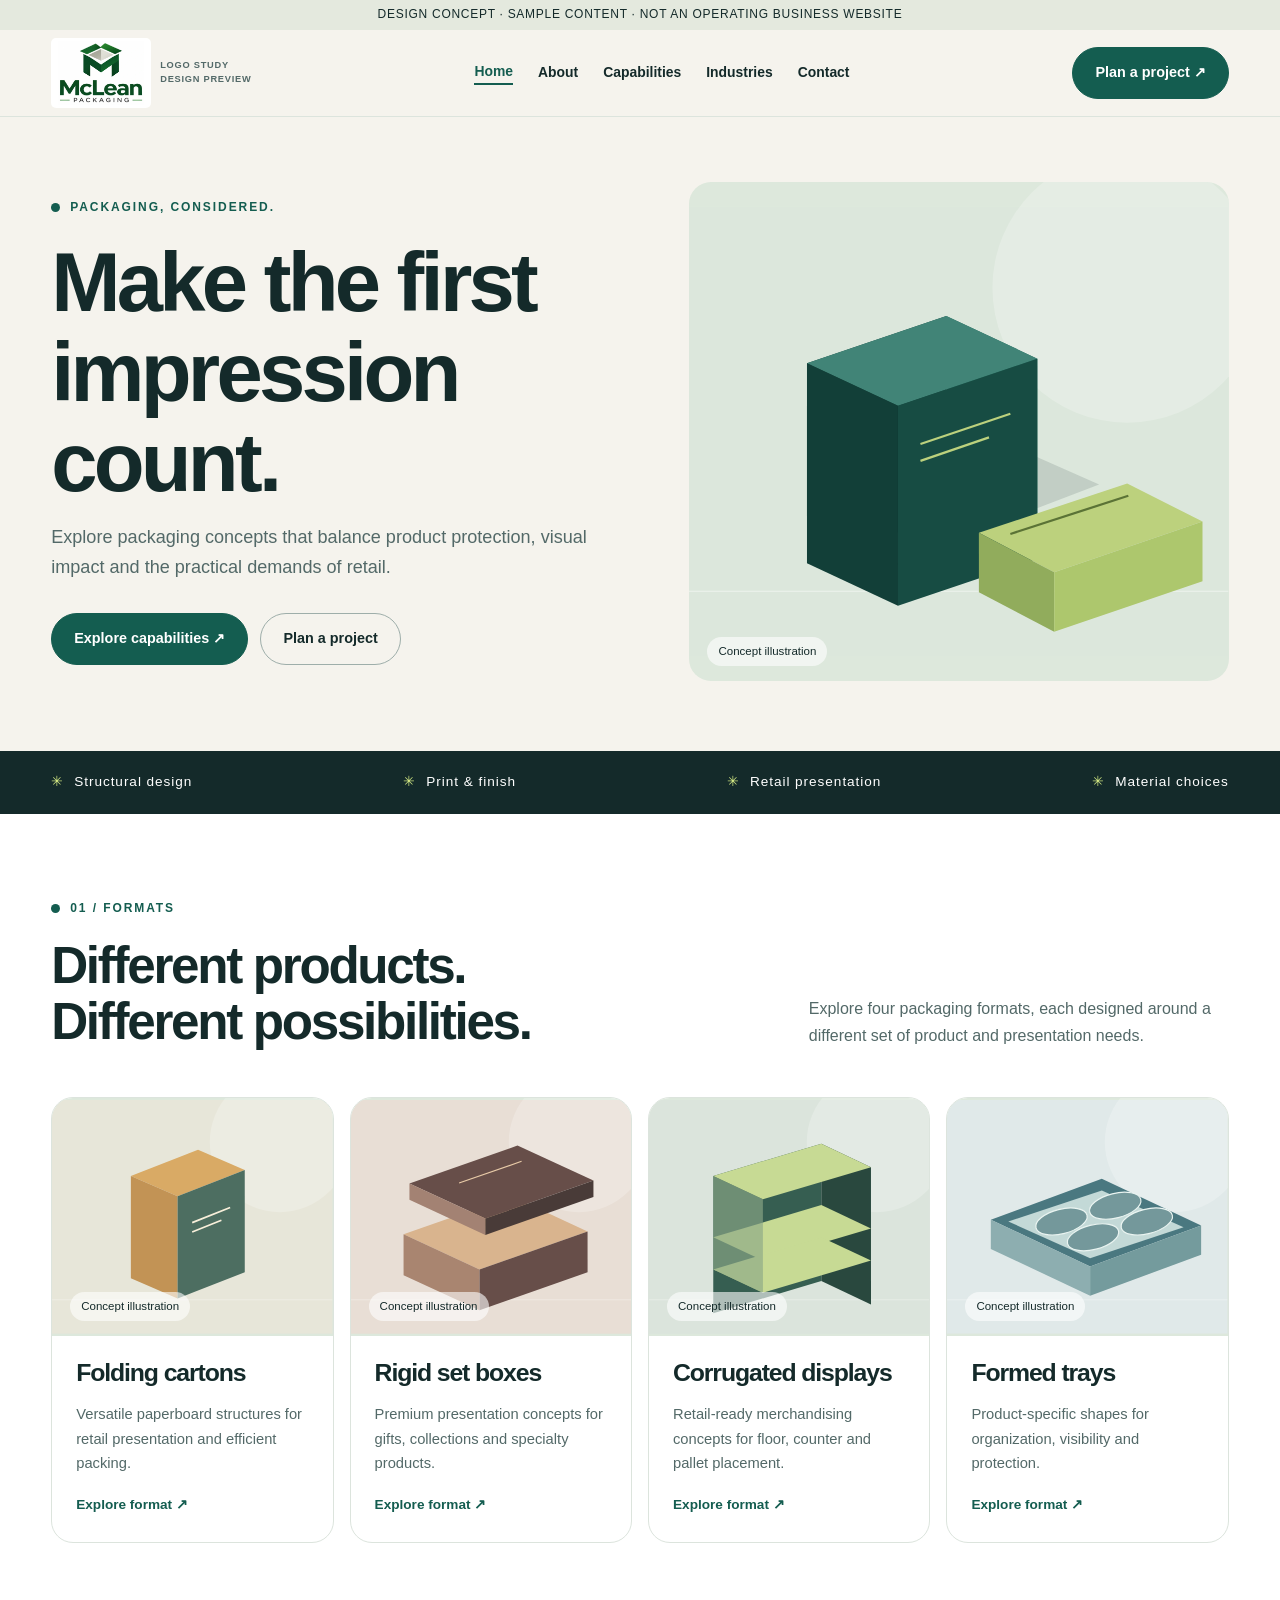
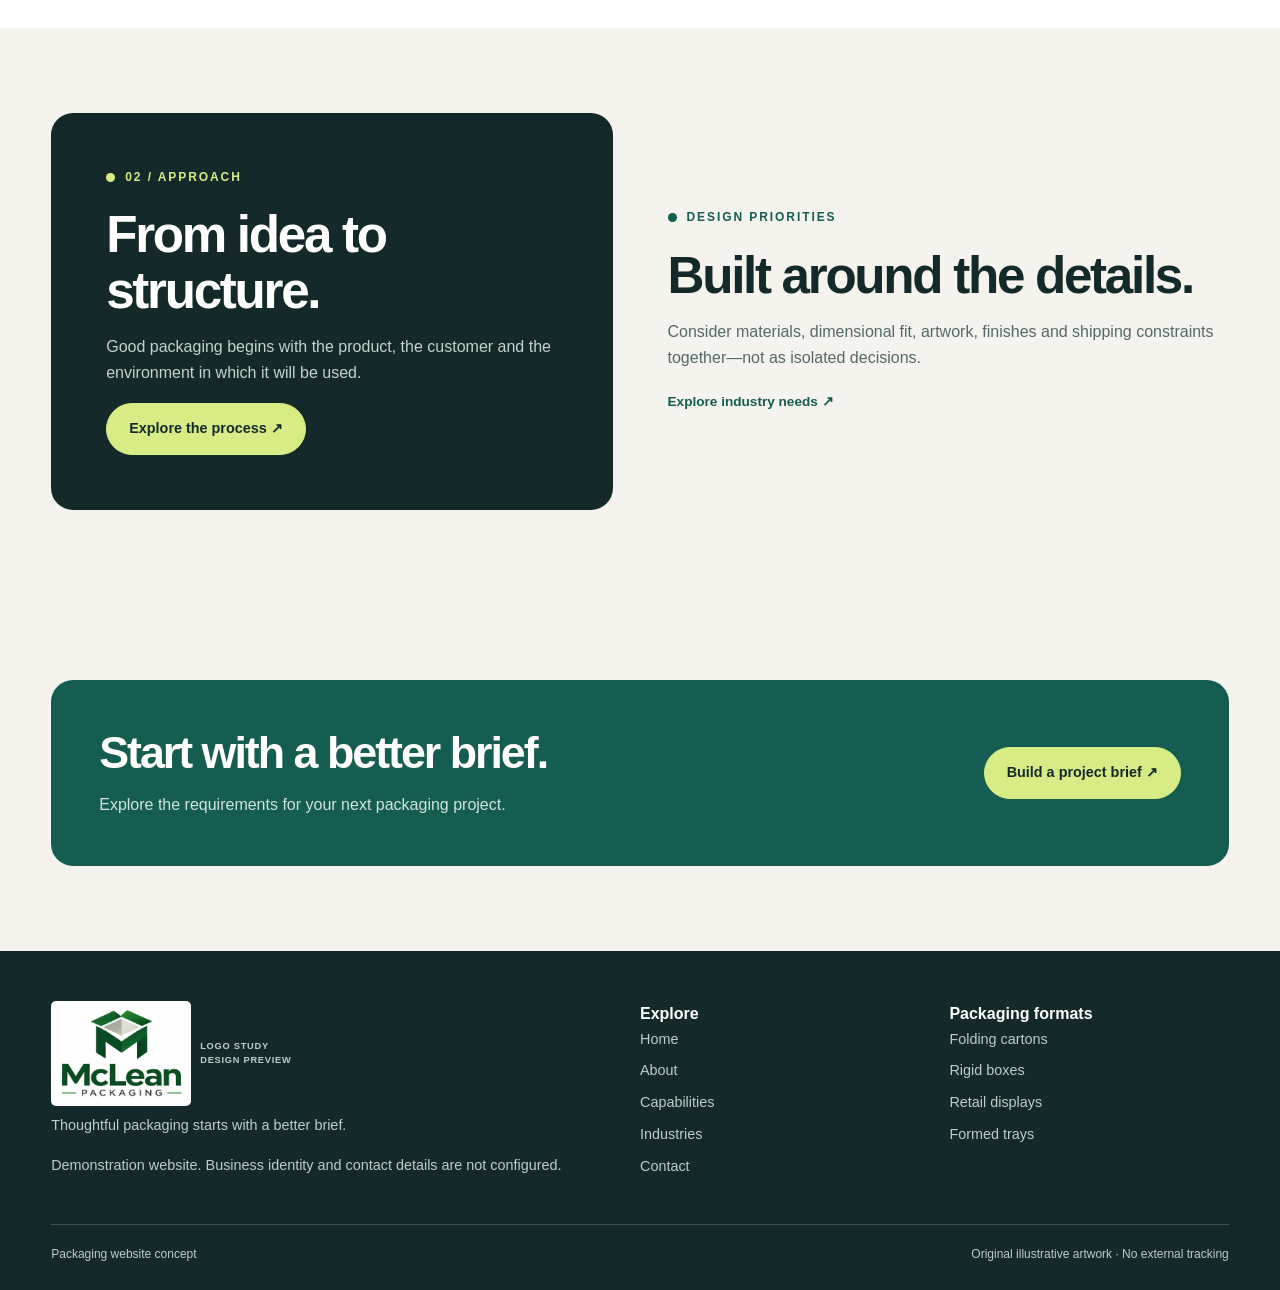
==== index.html @ 50a46adf "Add files via upload" ====
<!doctype html><html lang="en"><head><meta charset="utf-8"><meta name="viewport" content="width=device-width,initial-scale=1"><meta name="robots" content="noindex,nofollow"><meta name="description" content="An illustrative packaging design website."><title>Home | Packaging website concept</title><link rel="stylesheet" href="style.css"><script defer src="script.js"></script></head><body><a class="skip" href="#main">Skip to content</a><div class="demo">DESIGN CONCEPT · SAMPLE CONTENT · NOT AN OPERATING BUSINESS WEBSITE</div><header class="header"><div class="wrap nav"><a class="brand logo-concept" href="index.html" aria-label="Packaging design concept home"><img src="logo-preview.webp" alt="McLean Packaging proposed logo artwork"><span class="logo-note">LOGO STUDY<br>DESIGN PREVIEW</span></a><button class="menu" aria-expanded="false" aria-controls="navigation">Menu</button><nav id="navigation" class="links" aria-label="Main navigation"><a href="index.html" aria-current="page">Home</a><a href="about.html">About</a><a href="capabilities.html">Capabilities</a><a href="industries.html">Industries</a><a href="contact.html">Contact</a></nav><a class="btn" href="contact.html">Plan a project ↗</a></div></header><main id="main"><section class="wrap hero"><div><div class="eyebrow">Packaging, considered.</div><h1>Make the first impression count.</h1><p>Explore packaging concepts that balance product protection, visual impact and the practical demands of retail.</p><div class="actions"><a class="btn" href="capabilities.html">Explore capabilities ↗</a><a class="btn alt" href="contact.html">Plan a project</a></div></div><div class="art"><svg viewBox="0 0 480 400" role="img" aria-label="Illustrative packaging concept" xmlns="http://www.w3.org/2000/svg"><rect width="480" height="400" fill="#dce7dc"/><circle cx="390" cy="72" r="120" fill="#fff" opacity=".22"/><path d="M0 342H480" stroke="#fff" opacity=".5"/><g transform="translate(65 52)"><path d="M40 190 176 140 300 195 164 247Z" fill="#132a2a" opacity=".13"/><path d="M40 87 164 45 164 223 40 265Z" fill="#174c43"/><path d="M164 45 245 83 245 261 164 223Z" fill="#246e5f"/><path d="M40 87 121 125 245 83 164 45Z" fill="#418477"/><path d="M40 87 121 125 121 303 40 265Z" fill="#123f38"/><path d="M121 125 245 83 245 261 121 303Z" fill="#174c43"/><path d="M141 159 221 132" stroke="#bcd17d" stroke-width="2"/><path d="M141 174 202 153" stroke="#bcd17d" stroke-width="2"/><path d="M193 238 325 194 392 228 260 273Z" fill="#bcd17d"/><path d="M193 238 260 273 260 326 193 291Z" fill="#91ac5c"/><path d="M260 273 392 228 392 281 260 326Z" fill="#adc76d"/><path d="M221 239 326 205" stroke="#5b7336" stroke-width="2"/></g></svg><span class="art-label">Concept illustration</span></div></section><div class="strip"><div class="wrap"><span>Structural design</span><span>Print & finish</span><span>Retail presentation</span><span>Material choices</span></div></div><section class="section white"><div class="wrap"><div class="sectionhead"><div><div class="eyebrow">01 / Formats</div><h2>Different products.<br>Different possibilities.</h2></div><p>Explore four packaging formats, each designed around a different set of product and presentation needs.</p></div><div class="grid"><article class="tile" id="carton"><div class="art"><svg viewBox="0 0 480 400" role="img" aria-label="Illustrative packaging concept" xmlns="http://www.w3.org/2000/svg"><rect width="480" height="400" fill="#e7e6d9"/><circle cx="390" cy="72" r="120" fill="#fff" opacity=".22"/><path d="M0 342H480" stroke="#fff" opacity=".5"/><g transform="translate(110 40)"><path d="M25 90 140 45 220 80 105 125Z" fill="#d9aa65"/><path d="M25 90 105 125 105 300 25 265Z" fill="#c29355"/><path d="M105 125 220 80 220 255 105 300Z" fill="#4d6e61"/><path d="M130 170 195 144 M130 186 180 166" stroke="#f8efda" stroke-width="3"/></g></svg><span class="art-label">Concept illustration</span></div><div class="tilebody"><h3>Folding cartons</h3><p>Versatile paperboard structures for retail presentation and efficient packing.</p><a class="arrow" href="capabilities.html#carton">Explore format ↗</a></div></article><article class="tile" id="rigid"><div class="art"><svg viewBox="0 0 480 400" role="img" aria-label="Illustrative packaging concept" xmlns="http://www.w3.org/2000/svg"><rect width="480" height="400" fill="#e8ded5"/><circle cx="390" cy="72" r="120" fill="#fff" opacity=".22"/><path d="M0 342H480" stroke="#fff" opacity=".5"/><g transform="translate(55 60)"><path d="M35 170 220 105 350 165 165 230Z" fill="#d9b48e"/><path d="M35 170 165 230 165 300 35 240Z" fill="#a98570"/><path d="M165 230 350 165 350 235 165 300Z" fill="#674e49"/><path d="M45 83 230 18 360 78 175 143Z" fill="#674e49"/><path d="M45 83 175 143 175 171 45 111Z" fill="#a38273"/><path d="M175 143 360 78 360 106 175 171Z" fill="#493b38"/><path d="M130 82 237 45" stroke="#e9cba8" stroke-width="2"/></g></svg><span class="art-label">Concept illustration</span></div><div class="tilebody"><h3>Rigid set boxes</h3><p>Premium presentation concepts for gifts, collections and specialty products.</p><a class="arrow" href="capabilities.html#rigid">Explore format ↗</a></div></article><article class="tile" id="display"><div class="art"><svg viewBox="0 0 480 400" role="img" aria-label="Illustrative packaging concept" xmlns="http://www.w3.org/2000/svg"><rect width="480" height="400" fill="#dbe4dc"/><circle cx="390" cy="72" r="120" fill="#fff" opacity=".22"/><path d="M0 342H480" stroke="#fff" opacity=".5"/><g transform="translate(65 30)"><path d="M45 100 230 45 230 280 45 335Z" fill="#365e51"/><path d="M230 45 315 85 315 320 230 280Z" fill="#29483e"/><path d="M45 100 130 140 315 85 230 45Z" fill="#c7da94"/><path d="M45 205 130 245 315 190 230 150Z" fill="#c7da94"/><path d="M45 260 130 300 315 245 230 205Z" fill="#c7da94"/><path d="M45 100 130 140 130 300 45 260Z" fill="#8da888" opacity=".65"/></g></svg><span class="art-label">Concept illustration</span></div><div class="tilebody"><h3>Corrugated displays</h3><p>Retail-ready merchandising concepts for floor, counter and pallet placement.</p><a class="arrow" href="capabilities.html#display">Explore format ↗</a></div></article><article class="tile" id="tray"><div class="art"><svg viewBox="0 0 480 400" role="img" aria-label="Illustrative packaging concept" xmlns="http://www.w3.org/2000/svg"><rect width="480" height="400" fill="#e0e9e9"/><circle cx="390" cy="72" r="120" fill="#fff" opacity=".22"/><path d="M0 342H480" stroke="#fff" opacity=".5"/><g transform="translate(40 70)"><path d="M35 135 225 65 395 145 205 215Z" fill="#4a7880"/><path d="M35 135 205 215 205 265 35 185Z" fill="#8daeb0"/><path d="M205 215 395 145 395 195 205 265Z" fill="#749b9d"/><path d="M65 138 225 85 365 148 205 201Z" fill="#c3d9d7"/><g fill="#74989b" stroke="#eaf4f1" stroke-width="2"><ellipse cx="156" cy="138" rx="45" ry="21" transform="rotate(-14 156 138)"/><ellipse cx="248" cy="111" rx="45" ry="21" transform="rotate(-14 248 111)"/><ellipse cx="210" cy="165" rx="45" ry="21" transform="rotate(-14 210 165)"/><ellipse cx="302" cy="138" rx="45" ry="21" transform="rotate(-14 302 138)"/></g></g></svg><span class="art-label">Concept illustration</span></div><div class="tilebody"><h3>Formed trays</h3><p>Product-specific shapes for organization, visibility and protection.</p><a class="arrow" href="capabilities.html#tray">Explore format ↗</a></div></article></div></div></section><section class="section"><div class="wrap split"><div class="panel"><div class="eyebrow">02 / Approach</div><h2>From idea to structure.</h2><p>Good packaging begins with the product, the customer and the environment in which it will be used.</p><a class="btn light" href="about.html">Explore the process ↗</a></div><div><div class="eyebrow">Design priorities</div><h2>Built around the details.</h2><p>Consider materials, dimensional fit, artwork, finishes and shipping constraints together—not as isolated decisions.</p><a class="arrow" href="industries.html">Explore industry needs ↗</a></div></div></section><section class="section"><div class="wrap cta"><div><h2>Start with a better brief.</h2><p>Explore the requirements for your next packaging project.</p></div><a class="btn light" href="contact.html">Build a project brief ↗</a></div></section></main><footer class="foot"><div class="wrap"><div class="footgrid"><div><a class="brand logo-concept" href="index.html" aria-label="Packaging design concept home"><img src="logo-preview.webp" alt="McLean Packaging proposed logo artwork"><span class="logo-note">LOGO STUDY<br>DESIGN PREVIEW</span></a><p>Thoughtful packaging starts with a better brief.</p><p>Demonstration website. Business identity and contact details are not configured.</p></div><div><strong>Explore</strong><a href="index.html">Home</a><a href="about.html">About</a><a href="capabilities.html">Capabilities</a><a href="industries.html">Industries</a><a href="contact.html">Contact</a></div><div><strong>Packaging formats</strong><a href="capabilities.html#carton">Folding cartons</a><a href="capabilities.html#rigid">Rigid boxes</a><a href="capabilities.html#display">Retail displays</a><a href="capabilities.html#tray">Formed trays</a></div></div><div class="copyright"><span>Packaging website concept</span><span>Original illustrative artwork · No external tracking</span></div></div></footer><button class="backtop" hidden aria-label="Back to top">↑</button></body></html>
---- style.css ----
:root{--ink:#142a2a;--muted:#536968;--cream:#f5f3ed;--white:#fff;--green:#145d50;--lime:#d7ec85;--line:#dce4dd;--radius:22px}*{box-sizing:border-box}html{scroll-behavior:smooth}body{margin:0;font-family:Inter,Arial,sans-serif;background:var(--cream);color:var(--ink);line-height:1.65}a{color:inherit;text-decoration:none}button,input,select,textarea{font:inherit}button,a,input,textarea,select{outline-offset:5px}button{cursor:pointer}img,svg{max-width:100%}h1,h2,h3,p{margin:0 0 1rem}h1,h2,h3{line-height:1.08;letter-spacing:-.045em}h1{font-size:clamp(3rem,6.5vw,6.5rem)}h2{font-size:clamp(2rem,4vw,3.8rem)}h3{font-size:1.55rem}p{color:var(--muted)}.wrap{width:min(1200px,92%);margin:auto}.demo{text-align:center;background:#e4e9de;font-size:.75rem;padding:5px 12px;letter-spacing:.06em}.header{position:sticky;top:0;z-index:20;background:rgba(245,243,237,.96);border-bottom:1px solid var(--line);backdrop-filter:blur(12px)}.nav{display:flex;align-items:center;justify-content:space-between;min-height:76px;gap:24px}.brand{display:flex;align-items:center;gap:11px;font-size:1.1rem;font-weight:800;letter-spacing:-.04em}.mark{display:grid;place-items:center;width:40px;height:40px;background:var(--green);color:white;border-radius:11px}.brand small{display:block;font-size:.58rem;letter-spacing:.18em;font-weight:600;color:var(--muted)}.links{display:flex;align-items:center;gap:25px;font-size:.87rem;font-weight:600}.links a[aria-current=page]{color:var(--green);border-bottom:2px solid var(--green)}.btn{display:inline-flex;align-items:center;justify-content:center;gap:12px;background:var(--green);color:white;border:1px solid var(--green);padding:13px 22px;border-radius:100px;font-weight:700;font-size:.9rem;transition:.2s}.btn:hover{transform:translateY(-2px);filter:brightness(1.12)}.btn.alt{background:transparent;color:var(--ink);border-color:#9eaeaa}.btn.light{background:var(--lime);color:var(--ink);border-color:var(--lime)}.menu{display:none}.hero{padding:65px 0 70px;display:grid;grid-template-columns:1.1fr 1fr;align-items:center;gap:45px}.eyebrow{font-weight:800;font-size:.75rem;letter-spacing:.16em;text-transform:uppercase;color:var(--green);display:flex;gap:10px;align-items:center;margin-bottom:20px}.eyebrow:before{content:'';width:9px;height:9px;border-radius:50%;background:currentColor}.hero p{font-size:1.13rem;max-width:580px}.actions{display:flex;gap:12px;flex-wrap:wrap;margin-top:30px}.art{min-height:390px;aspect-ratio:1.08;background:#dde8dc;border-radius:var(--radius);overflow:hidden;position:relative;display:grid;place-items:center}.art svg{width:100%;height:100%;display:block}.art-label{position:absolute;bottom:15px;left:18px;font-size:.72rem;background:#fff9;border-radius:30px;padding:5px 11px}.strip{background:var(--ink);color:white;padding:20px 0}.strip .wrap{display:flex;justify-content:space-between;flex-wrap:wrap;gap:14px;font-size:.85rem;letter-spacing:.07em}.strip span:before{content:'✳';color:var(--lime);margin-right:10px}.section{padding:85px 0}.section.white{background:white}.sectionhead{display:flex;align-items:end;justify-content:space-between;gap:25px;margin-bottom:32px}.sectionhead p{max-width:420px}.grid{display:grid;grid-template-columns:repeat(4,1fr);gap:16px}.grid.three{grid-template-columns:repeat(3,1fr)}.tile{border:1px solid var(--line);border-radius:var(--radius);background:white;overflow:hidden;transition:transform .2s,box-shadow .2s}.tile:hover{transform:translateY(-4px);box-shadow:0 16px 40px #142a2a12}.tile .art{min-height:0;aspect-ratio:1.18;border-radius:0}.tilebody{padding:24px}.tilebody p{font-size:.92rem}.number{font-size:.75rem;font-weight:800;color:var(--green);letter-spacing:.15em}.arrow{font-weight:bold;color:var(--green);font-size:.85rem}.split{display:grid;grid-template-columns:1fr 1fr;gap:55px;align-items:center}.panel{background:var(--ink);color:white;padding:55px;border-radius:var(--radius)}.panel p,.dark p{color:#c2d3cf}.panel .eyebrow,.dark .eyebrow{color:var(--lime)}.steps{display:grid;grid-template-columns:repeat(4,1fr);gap:22px}.step{border-top:1px solid #a8b8b2;padding:22px 0}.step b{display:block;color:var(--green);font-size:.8rem;margin-bottom:16px}.cta{background:var(--green);color:white;border-radius:var(--radius);padding:48px;display:flex;align-items:center;justify-content:space-between;gap:24px}.cta p{color:#d2e4df;margin:0}.cta h2{font-size:clamp(2rem,3.5vw,3rem)}.pagehero{padding:76px 0 55px;border-bottom:1px solid var(--line)}.pagehero h1{max-width:950px}.pagehero p{max-width:650px;font-size:1.13rem}.filters{display:flex;flex-wrap:wrap;gap:10px;margin-bottom:25px}.filter{border:1px solid #aebdb6;border-radius:100px;background:transparent;padding:8px 16px;color:var(--ink);font-size:.88rem}.filter[aria-pressed=true]{background:var(--green);color:white;border-color:var(--green)}[hidden]{display:none!important}.tag{display:inline-block;background:#eaf1e5;padding:4px 10px;border-radius:100px;color:var(--green);font-size:.75rem;margin:3px}.detail{border-top:1px solid var(--line);padding:16px 0}.detail summary{cursor:pointer;font-weight:700}.detail p{padding-top:10px}.contactgrid{display:grid;grid-template-columns:.8fr 1.2fr;gap:45px;align-items:start}.form{background:white;border:1px solid var(--line);padding:32px;border-radius:var(--radius)}.fields{display:grid;grid-template-columns:1fr 1fr;gap:16px}.field{display:flex;flex-direction:column;gap:5px;margin-bottom:16px}.field label{font-weight:700;font-size:.86rem}input,textarea,select{border:1px solid #b8c6be;background:#fcfdfa;border-radius:9px;padding:12px;min-width:0;width:100%;color:var(--ink)}textarea{min-height:130px;resize:vertical}.notice{background:#e9f0e4;border-radius:12px;padding:15px;font-size:.88rem;margin:14px 0}.foot{background:var(--ink);color:white;padding:50px 0 25px}.footgrid{display:grid;grid-template-columns:2fr 1fr 1fr;gap:30px}.foot p,.foot a{color:#bbceca;font-size:.9rem}.foot a{display:block;margin-bottom:8px}.foot .brand{color:white;display:flex}.foot .brand small{color:#bbceca}.copyright{border-top:1px solid #ffffff30;margin-top:30px;padding-top:20px;font-size:.75rem;color:#bbceca;display:flex;justify-content:space-between;gap:12px}.skip{position:absolute;left:-999px}.skip:focus{left:10px;top:10px;background:white;padding:10px;z-index:100}.backtop{position:fixed;bottom:20px;right:20px;border:0;background:var(--green);color:white;width:44px;height:44px;border-radius:50%;box-shadow:0 5px 20px #0003;z-index:15}.dark{background:var(--ink);color:white}.small{font-size:.85rem}.feature{padding:24px;border:1px solid var(--line);border-radius:var(--radius);background:white}.feature .number{display:block;margin-bottom:15px}@media(max-width:950px){.grid{grid-template-columns:repeat(2,1fr)}.grid.three{grid-template-columns:repeat(2,1fr)}.nav>.btn{display:none}.hero{gap:25px}.art{min-height:270px}.steps{grid-template-columns:repeat(2,1fr)}}@media(max-width:700px){.menu{display:block;border:1px solid var(--line);background:white;border-radius:10px;padding:8px 12px}.links{display:none;position:absolute;top:76px;left:0;right:0;background:var(--cream);padding:22px 4%;flex-direction:column;align-items:stretch;border-bottom:1px solid var(--line)}.links.open{display:flex}.hero,.split,.contactgrid{grid-template-columns:1fr}.hero,.pagehero{padding:42px 0}.section{padding:55px 0}.sectionhead,.cta{display:block}.sectionhead p{margin-top:12px}.cta .btn{margin-top:20px}.panel,.cta,.form{padding:24px}.grid,.grid.three{grid-template-columns:1fr}.fields{grid-template-columns:1fr;gap:0}.footgrid{grid-template-columns:1fr 1fr}.footgrid>div:first-child{grid-column:1/-1}.copyright{flex-direction:column}.art{min-height:260px}.hero h1{font-size:3.2rem}}@media(prefers-reduced-motion:reduce){*,*::before,*::after{scroll-behavior:auto!important;transition:none!important}}

/* Proposed logo artwork, for offline design review only. */
.logo-concept{flex-shrink:0;gap:9px}.logo-concept img{display:block;width:100px;height:auto;max-height:70px;object-fit:contain;background:white;border-radius:5px;padding:3px}.logo-note{font-size:.58rem;font-weight:700;line-height:1.45;letter-spacing:.08em;color:var(--muted)}.foot .logo-concept img{width:140px;max-height:105px;padding:6px}.foot .logo-note{color:#bbceca}.header .nav{min-height:86px}@media(max-width:700px){.links{top:86px}.logo-concept img{width:88px}.logo-note{font-size:.55rem}}
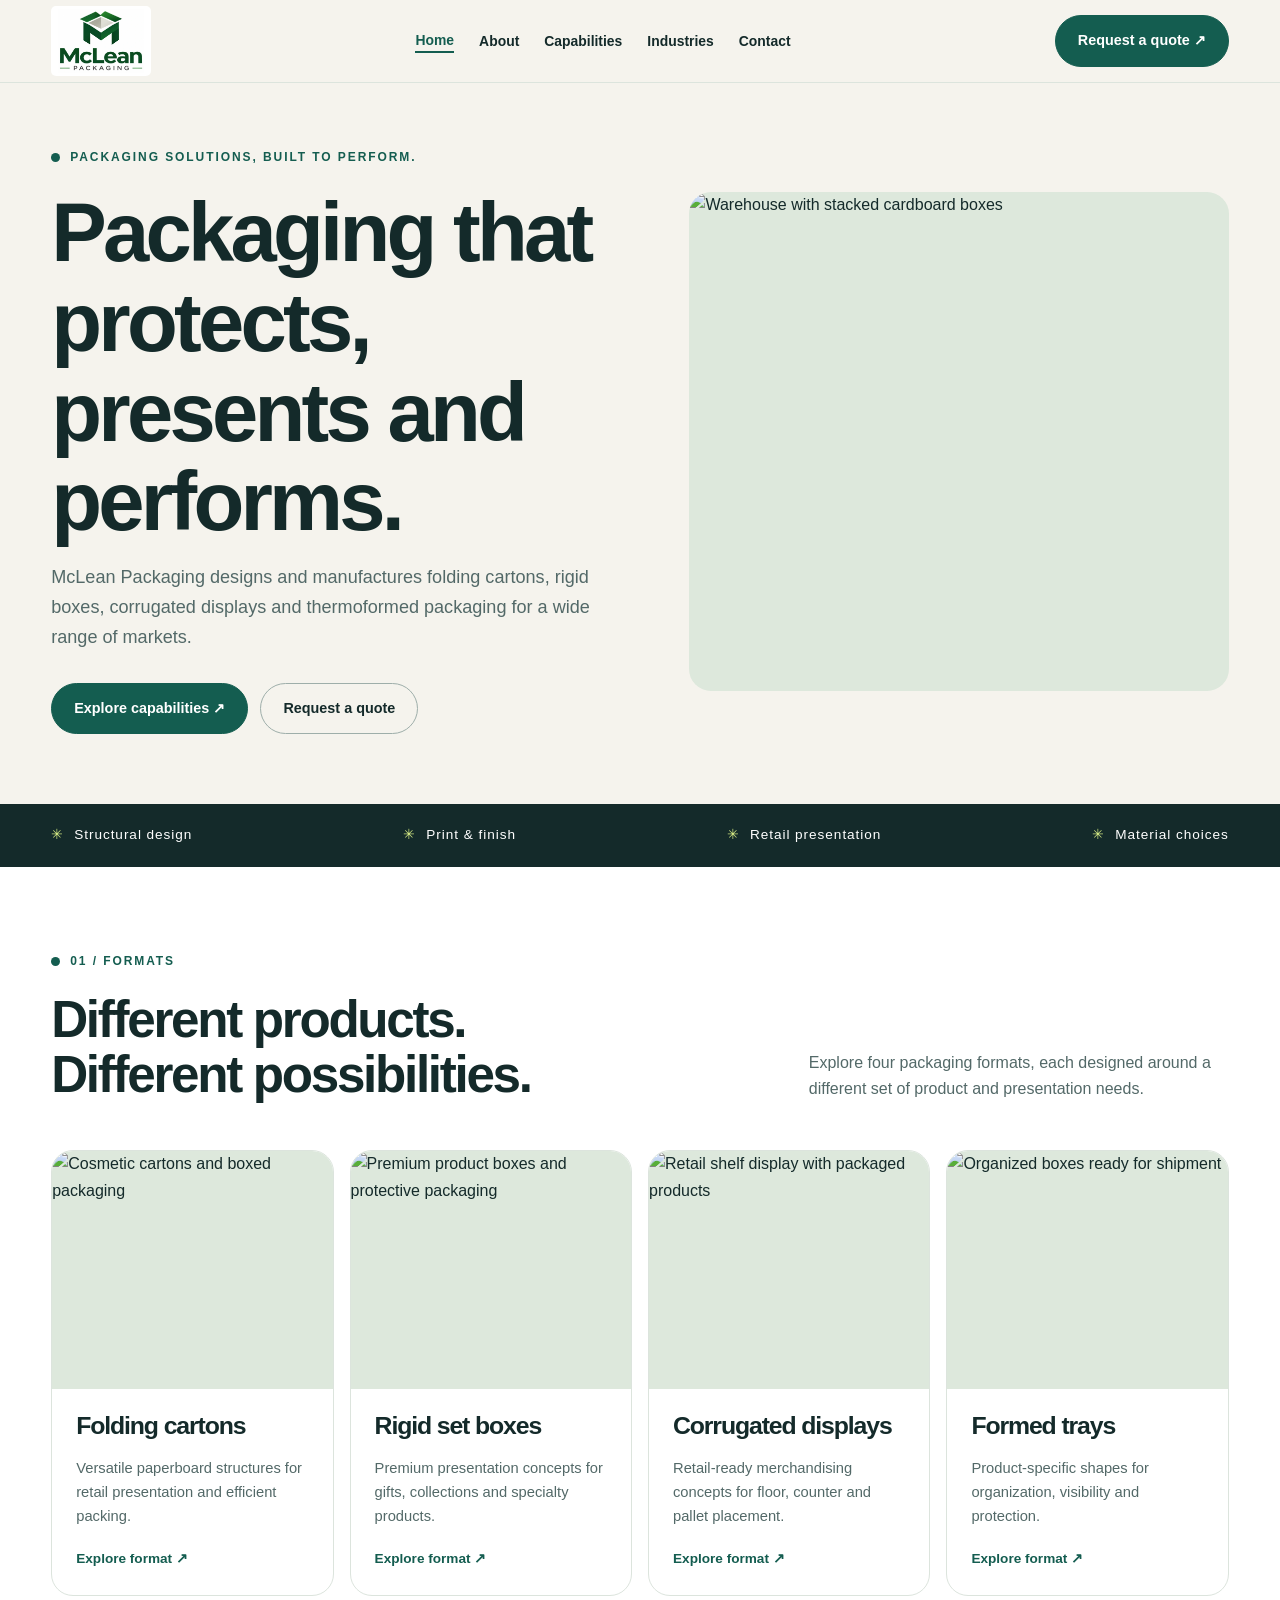
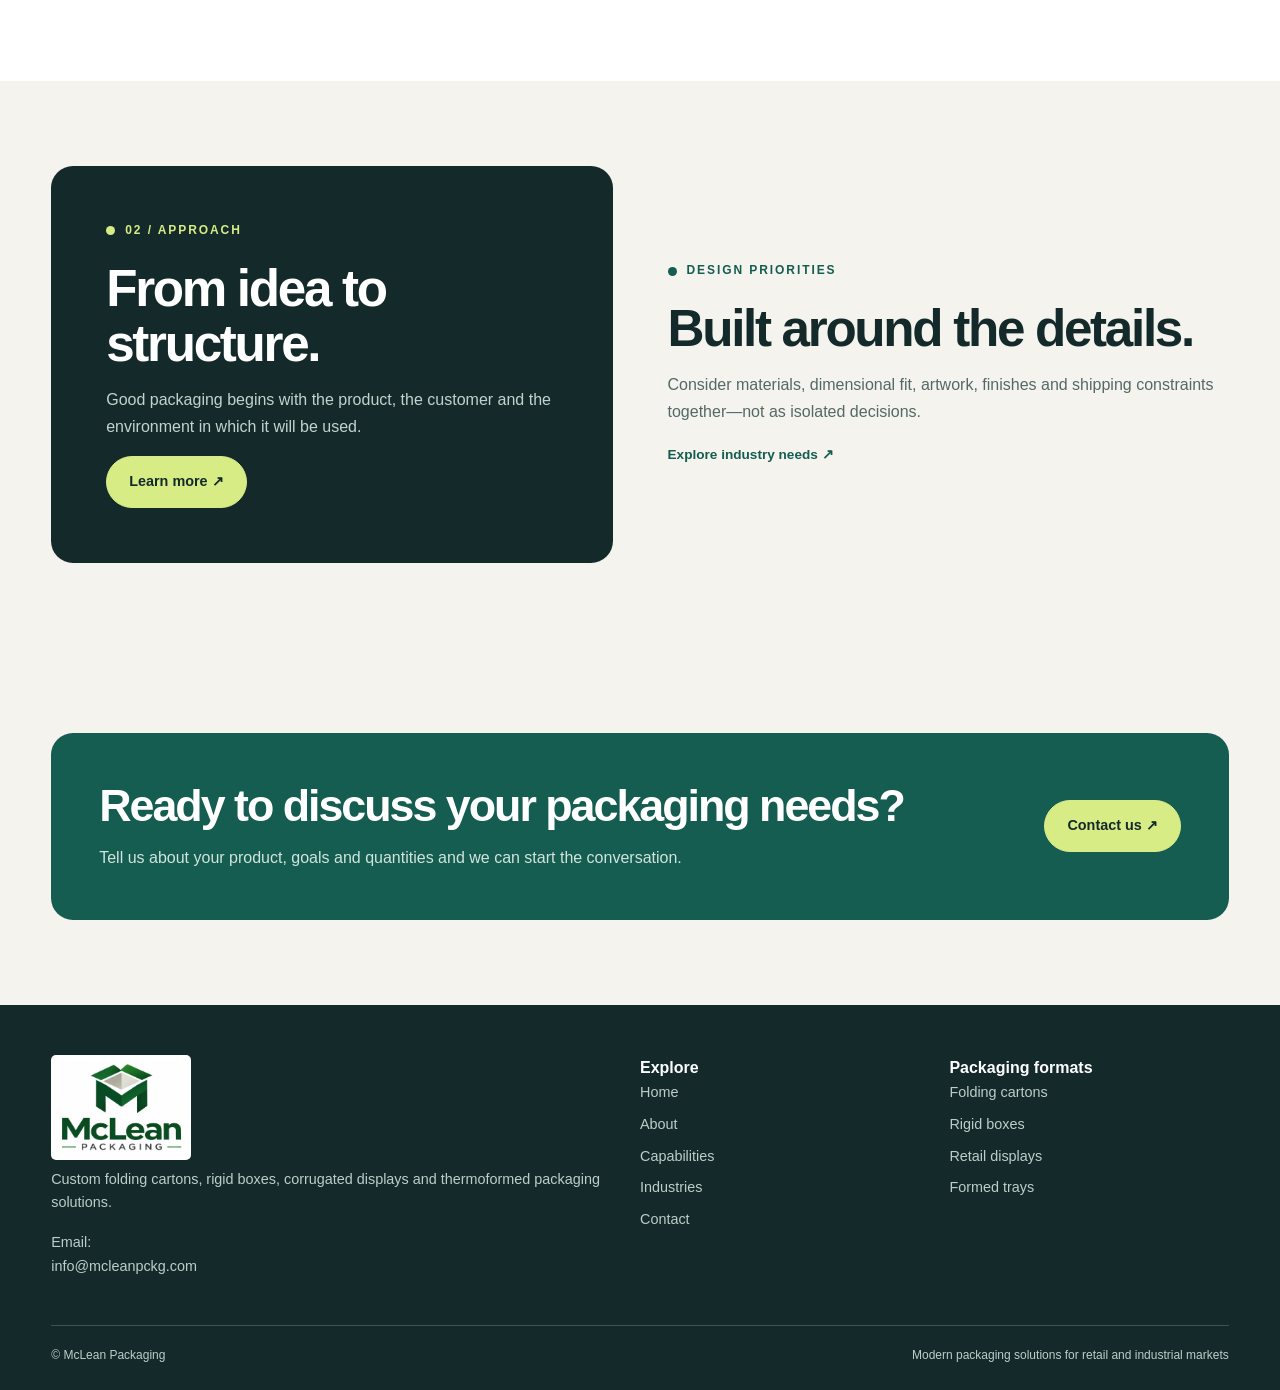
==== commit b054e478: "Add files via upload" ====
--- a/index.html
+++ b/index.html
@@ -1 +1,2 @@
-<!doctype html><html lang="en"><head><meta charset="utf-8"><meta name="viewport" content="width=device-width,initial-scale=1"><meta name="robots" content="noindex,nofollow"><meta name="description" content="An illustrative packaging design website."><title>Home | Packaging website concept</title><link rel="stylesheet" href="style.css"><script defer src="script.js"></script></head><body><a class="skip" href="#main">Skip to content</a><div class="demo">DESIGN CONCEPT · SAMPLE CONTENT · NOT AN OPERATING BUSINESS WEBSITE</div><header class="header"><div class="wrap nav"><a class="brand logo-concept" href="index.html" aria-label="Packaging design concept home"><img src="logo-preview.webp" alt="McLean Packaging proposed logo artwork"><span class="logo-note">LOGO STUDY<br>DESIGN PREVIEW</span></a><button class="menu" aria-expanded="false" aria-controls="navigation">Menu</button><nav id="navigation" class="links" aria-label="Main navigation"><a href="index.html" aria-current="page">Home</a><a href="about.html">About</a><a href="capabilities.html">Capabilities</a><a href="industries.html">Industries</a><a href="contact.html">Contact</a></nav><a class="btn" href="contact.html">Plan a project ↗</a></div></header><main id="main"><section class="wrap hero"><div><div class="eyebrow">Packaging, considered.</div><h1>Make the first impression count.</h1><p>Explore packaging concepts that balance product protection, visual impact and the practical demands of retail.</p><div class="actions"><a class="btn" href="capabilities.html">Explore capabilities ↗</a><a class="btn alt" href="contact.html">Plan a project</a></div></div><div class="art"><svg viewBox="0 0 480 400" role="img" aria-label="Illustrative packaging concept" xmlns="http://www.w3.org/2000/svg"><rect width="480" height="400" fill="#dce7dc"/><circle cx="390" cy="72" r="120" fill="#fff" opacity=".22"/><path d="M0 342H480" stroke="#fff" opacity=".5"/><g transform="translate(65 52)"><path d="M40 190 176 140 300 195 164 247Z" fill="#132a2a" opacity=".13"/><path d="M40 87 164 45 164 223 40 265Z" fill="#174c43"/><path d="M164 45 245 83 245 261 164 223Z" fill="#246e5f"/><path d="M40 87 121 125 245 83 164 45Z" fill="#418477"/><path d="M40 87 121 125 121 303 40 265Z" fill="#123f38"/><path d="M121 125 245 83 245 261 121 303Z" fill="#174c43"/><path d="M141 159 221 132" stroke="#bcd17d" stroke-width="2"/><path d="M141 174 202 153" stroke="#bcd17d" stroke-width="2"/><path d="M193 238 325 194 392 228 260 273Z" fill="#bcd17d"/><path d="M193 238 260 273 260 326 193 291Z" fill="#91ac5c"/><path d="M260 273 392 228 392 281 260 326Z" fill="#adc76d"/><path d="M221 239 326 205" stroke="#5b7336" stroke-width="2"/></g></svg><span class="art-label">Concept illustration</span></div></section><div class="strip"><div class="wrap"><span>Structural design</span><span>Print & finish</span><span>Retail presentation</span><span>Material choices</span></div></div><section class="section white"><div class="wrap"><div class="sectionhead"><div><div class="eyebrow">01 / Formats</div><h2>Different products.<br>Different possibilities.</h2></div><p>Explore four packaging formats, each designed around a different set of product and presentation needs.</p></div><div class="grid"><article class="tile" id="carton"><div class="art"><svg viewBox="0 0 480 400" role="img" aria-label="Illustrative packaging concept" xmlns="http://www.w3.org/2000/svg"><rect width="480" height="400" fill="#e7e6d9"/><circle cx="390" cy="72" r="120" fill="#fff" opacity=".22"/><path d="M0 342H480" stroke="#fff" opacity=".5"/><g transform="translate(110 40)"><path d="M25 90 140 45 220 80 105 125Z" fill="#d9aa65"/><path d="M25 90 105 125 105 300 25 265Z" fill="#c29355"/><path d="M105 125 220 80 220 255 105 300Z" fill="#4d6e61"/><path d="M130 170 195 144 M130 186 180 166" stroke="#f8efda" stroke-width="3"/></g></svg><span class="art-label">Concept illustration</span></div><div class="tilebody"><h3>Folding cartons</h3><p>Versatile paperboard structures for retail presentation and efficient packing.</p><a class="arrow" href="capabilities.html#carton">Explore format ↗</a></div></article><article class="tile" id="rigid"><div class="art"><svg viewBox="0 0 480 400" role="img" aria-label="Illustrative packaging concept" xmlns="http://www.w3.org/2000/svg"><rect width="480" height="400" fill="#e8ded5"/><circle cx="390" cy="72" r="120" fill="#fff" opacity=".22"/><path d="M0 342H480" stroke="#fff" opacity=".5"/><g transform="translate(55 60)"><path d="M35 170 220 105 350 165 165 230Z" fill="#d9b48e"/><path d="M35 170 165 230 165 300 35 240Z" fill="#a98570"/><path d="M165 230 350 165 350 235 165 300Z" fill="#674e49"/><path d="M45 83 230 18 360 78 175 143Z" fill="#674e49"/><path d="M45 83 175 143 175 171 45 111Z" fill="#a38273"/><path d="M175 143 360 78 360 106 175 171Z" fill="#493b38"/><path d="M130 82 237 45" stroke="#e9cba8" stroke-width="2"/></g></svg><span class="art-label">Concept illustration</span></div><div class="tilebody"><h3>Rigid set boxes</h3><p>Premium presentation concepts for gifts, collections and specialty products.</p><a class="arrow" href="capabilities.html#rigid">Explore format ↗</a></div></article><article class="tile" id="display"><div class="art"><svg viewBox="0 0 480 400" role="img" aria-label="Illustrative packaging concept" xmlns="http://www.w3.org/2000/svg"><rect width="480" height="400" fill="#dbe4dc"/><circle cx="390" cy="72" r="120" fill="#fff" opacity=".22"/><path d="M0 342H480" stroke="#fff" opacity=".5"/><g transform="translate(65 30)"><path d="M45 100 230 45 230 280 45 335Z" fill="#365e51"/><path d="M230 45 315 85 315 320 230 280Z" fill="#29483e"/><path d="M45 100 130 140 315 85 230 45Z" fill="#c7da94"/><path d="M45 205 130 245 315 190 230 150Z" fill="#c7da94"/><path d="M45 260 130 300 315 245 230 205Z" fill="#c7da94"/><path d="M45 100 130 140 130 300 45 260Z" fill="#8da888" opacity=".65"/></g></svg><span class="art-label">Concept illustration</span></div><div class="tilebody"><h3>Corrugated displays</h3><p>Retail-ready merchandising concepts for floor, counter and pallet placement.</p><a class="arrow" href="capabilities.html#display">Explore format ↗</a></div></article><article class="tile" id="tray"><div class="art"><svg viewBox="0 0 480 400" role="img" aria-label="Illustrative packaging concept" xmlns="http://www.w3.org/2000/svg"><rect width="480" height="400" fill="#e0e9e9"/><circle cx="390" cy="72" r="120" fill="#fff" opacity=".22"/><path d="M0 342H480" stroke="#fff" opacity=".5"/><g transform="translate(40 70)"><path d="M35 135 225 65 395 145 205 215Z" fill="#4a7880"/><path d="M35 135 205 215 205 265 35 185Z" fill="#8daeb0"/><path d="M205 215 395 145 395 195 205 265Z" fill="#749b9d"/><path d="M65 138 225 85 365 148 205 201Z" fill="#c3d9d7"/><g fill="#74989b" stroke="#eaf4f1" stroke-width="2"><ellipse cx="156" cy="138" rx="45" ry="21" transform="rotate(-14 156 138)"/><ellipse cx="248" cy="111" rx="45" ry="21" transform="rotate(-14 248 111)"/><ellipse cx="210" cy="165" rx="45" ry="21" transform="rotate(-14 210 165)"/><ellipse cx="302" cy="138" rx="45" ry="21" transform="rotate(-14 302 138)"/></g></g></svg><span class="art-label">Concept illustration</span></div><div class="tilebody"><h3>Formed trays</h3><p>Product-specific shapes for organization, visibility and protection.</p><a class="arrow" href="capabilities.html#tray">Explore format ↗</a></div></article></div></div></section><section class="section"><div class="wrap split"><div class="panel"><div class="eyebrow">02 / Approach</div><h2>From idea to structure.</h2><p>Good packaging begins with the product, the customer and the environment in which it will be used.</p><a class="btn light" href="about.html">Explore the process ↗</a></div><div><div class="eyebrow">Design priorities</div><h2>Built around the details.</h2><p>Consider materials, dimensional fit, artwork, finishes and shipping constraints together—not as isolated decisions.</p><a class="arrow" href="industries.html">Explore industry needs ↗</a></div></div></section><section class="section"><div class="wrap cta"><div><h2>Start with a better brief.</h2><p>Explore the requirements for your next packaging project.</p></div><a class="btn light" href="contact.html">Build a project brief ↗</a></div></section></main><footer class="foot"><div class="wrap"><div class="footgrid"><div><a class="brand logo-concept" href="index.html" aria-label="Packaging design concept home"><img src="logo-preview.webp" alt="McLean Packaging proposed logo artwork"><span class="logo-note">LOGO STUDY<br>DESIGN PREVIEW</span></a><p>Thoughtful packaging starts with a better brief.</p><p>Demonstration website. Business identity and contact details are not configured.</p></div><div><strong>Explore</strong><a href="index.html">Home</a><a href="about.html">About</a><a href="capabilities.html">Capabilities</a><a href="industries.html">Industries</a><a href="contact.html">Contact</a></div><div><strong>Packaging formats</strong><a href="capabilities.html#carton">Folding cartons</a><a href="capabilities.html#rigid">Rigid boxes</a><a href="capabilities.html#display">Retail displays</a><a href="capabilities.html#tray">Formed trays</a></div></div><div class="copyright"><span>Packaging website concept</span><span>Original illustrative artwork · No external tracking</span></div></div></footer><button class="backtop" hidden aria-label="Back to top">↑</button></body></html>+<!DOCTYPE html>
+<html lang="en"><head><meta charset="utf-8"/><meta content="width=device-width,initial-scale=1" name="viewport"/><meta content="McLean Packaging delivers folding cartons, rigid boxes, corrugated displays and thermoformed packaging for leading consumer and industrial brands." name="description"/><title>McLean Packaging | Folding Cartons, Rigid Boxes &amp; Packaging Solutions</title><link href="style.css" rel="stylesheet"/><script defer="" src="script.js"></script></head><body><a class="skip" href="#main">Skip to content</a><header class="header"><div class="wrap nav"><a aria-label="McLean Packaging home" class="brand logo-concept" href="index.html"><img alt="McLean Packaging logo" src="logo-preview.webp"/><span class="logo-note">PACKAGING<br/>SOLUTIONS</span></a><button aria-controls="navigation" aria-expanded="false" class="menu">Menu</button><nav aria-label="Main navigation" class="links" id="navigation"><a aria-current="page" href="index.html">Home</a><a href="about.html">About</a><a href="capabilities.html">Capabilities</a><a href="industries.html">Industries</a><a href="contact.html">Contact</a></nav><a class="btn" href="contact.html">Request a quote ↗</a></div></header><main id="main"><section class="wrap hero"><div><div class="eyebrow">Packaging solutions, built to perform.</div><h1>Packaging that protects, presents and performs.</h1><p>McLean Packaging designs and manufactures folding cartons, rigid boxes, corrugated displays and thermoformed packaging for a wide range of markets.</p><div class="actions"><a class="btn" href="capabilities.html">Explore capabilities ↗</a><a class="btn alt" href="contact.html">Request a quote</a></div></div><div class="art"><img alt="Warehouse with stacked cardboard boxes" loading="lazy" src="https://images.pexels.com/photos/34221998/pexels-photo-34221998.jpeg?auto=compress&amp;cs=tinysrgb&amp;w=1600"/></div></section><div class="strip"><div class="wrap"><span>Structural design</span><span>Print &amp; finish</span><span>Retail presentation</span><span>Material choices</span></div></div><section class="section white"><div class="wrap"><div class="sectionhead"><div><div class="eyebrow">01 / Formats</div><h2>Different products.<br/>Different possibilities.</h2></div><p>Explore four packaging formats, each designed around a different set of product and presentation needs.</p></div><div class="grid"><article class="tile" id="carton"><div class="art"><img alt="Cosmetic cartons and boxed packaging" loading="lazy" src="https://images.pexels.com/photos/19147429/pexels-photo-19147429.jpeg?auto=compress&amp;cs=tinysrgb&amp;w=1200"/></div><div class="tilebody"><h3>Folding cartons</h3><p>Versatile paperboard structures for retail presentation and efficient packing.</p><a class="arrow" href="capabilities.html#carton">Explore format ↗</a></div></article><article class="tile" id="rigid"><div class="art"><img alt="Premium product boxes and protective packaging" loading="lazy" src="https://images.pexels.com/photos/19147428/pexels-photo-19147428.jpeg?auto=compress&amp;cs=tinysrgb&amp;w=1200"/></div><div class="tilebody"><h3>Rigid set boxes</h3><p>Premium presentation concepts for gifts, collections and specialty products.</p><a class="arrow" href="capabilities.html#rigid">Explore format ↗</a></div></article><article class="tile" id="display"><div class="art"><img alt="Retail shelf display with packaged products" loading="lazy" src="https://images.pexels.com/photos/15852127/pexels-photo-15852127.jpeg?auto=compress&amp;cs=tinysrgb&amp;w=1200"/></div><div class="tilebody"><h3>Corrugated displays</h3><p>Retail-ready merchandising concepts for floor, counter and pallet placement.</p><a class="arrow" href="capabilities.html#display">Explore format ↗</a></div></article><article class="tile" id="tray"><div class="art"><img alt="Organized boxes ready for shipment" loading="lazy" src="https://images.pexels.com/photos/6169055/pexels-photo-6169055.jpeg?auto=compress&amp;cs=tinysrgb&amp;w=1200"/></div><div class="tilebody"><h3>Formed trays</h3><p>Product-specific shapes for organization, visibility and protection.</p><a class="arrow" href="capabilities.html#tray">Explore format ↗</a></div></article></div></div></section><section class="section"><div class="wrap split"><div class="panel"><div class="eyebrow">02 / Approach</div><h2>From idea to structure.</h2><p>Good packaging begins with the product, the customer and the environment in which it will be used.</p><a class="btn light" href="about.html">Learn more ↗</a></div><div><div class="eyebrow">Design priorities</div><h2>Built around the details.</h2><p>Consider materials, dimensional fit, artwork, finishes and shipping constraints together—not as isolated decisions.</p><a class="arrow" href="industries.html">Explore industry needs ↗</a></div></div></section><section class="section"><div class="wrap cta"><div><h2>Ready to discuss your packaging needs?</h2><p>Tell us about your product, goals and quantities and we can start the conversation.</p></div><a class="btn light" href="contact.html">Contact us ↗</a></div></section></main><footer class="foot"><div class="wrap"><div class="footgrid"><div><a aria-label="McLean Packaging home" class="brand logo-concept" href="index.html"><img alt="McLean Packaging logo" src="logo-preview.webp"/><span class="logo-note">PACKAGING<br/>SOLUTIONS</span></a><p>Custom folding cartons, rigid boxes, corrugated displays and thermoformed packaging solutions.</p><p>Email: <a href="mailto:info@mcleanpckg.com">info@mcleanpckg.com</a></p></div><div><strong>Explore</strong><a href="index.html">Home</a><a href="about.html">About</a><a href="capabilities.html">Capabilities</a><a href="industries.html">Industries</a><a href="contact.html">Contact</a></div><div><strong>Packaging formats</strong><a href="capabilities.html#carton">Folding cartons</a><a href="capabilities.html#rigid">Rigid boxes</a><a href="capabilities.html#display">Retail displays</a><a href="capabilities.html#tray">Formed trays</a></div></div><div class="copyright"><span>© McLean Packaging</span><span>Modern packaging solutions for retail and industrial markets</span></div></div></footer><button aria-label="Back to top" class="backtop" hidden="">↑</button></body></html>
--- a/style.css
+++ b/style.css
@@ -2,3 +2,7 @@
 
 /* Proposed logo artwork, for offline design review only. */
 .logo-concept{flex-shrink:0;gap:9px}.logo-concept img{display:block;width:100px;height:auto;max-height:70px;object-fit:contain;background:white;border-radius:5px;padding:3px}.logo-note{font-size:.58rem;font-weight:700;line-height:1.45;letter-spacing:.08em;color:var(--muted)}.foot .logo-concept img{width:140px;max-height:105px;padding:6px}.foot .logo-note{color:#bbceca}.header .nav{min-height:86px}@media(max-width:700px){.links{top:86px}.logo-concept img{width:88px}.logo-note{font-size:.55rem}}
+
+
+/* Live-business refinements */
+.demo{display:none!important}.art img{width:100%;height:100%;object-fit:cover;display:block}.art-label{display:none}.logo-note{display:none}.header .nav{min-height:82px}.pagehero{background:linear-gradient(180deg,#f8f6f1 0%,#f5f3ed 100%)}.notice a{font-weight:700;color:var(--green)}
